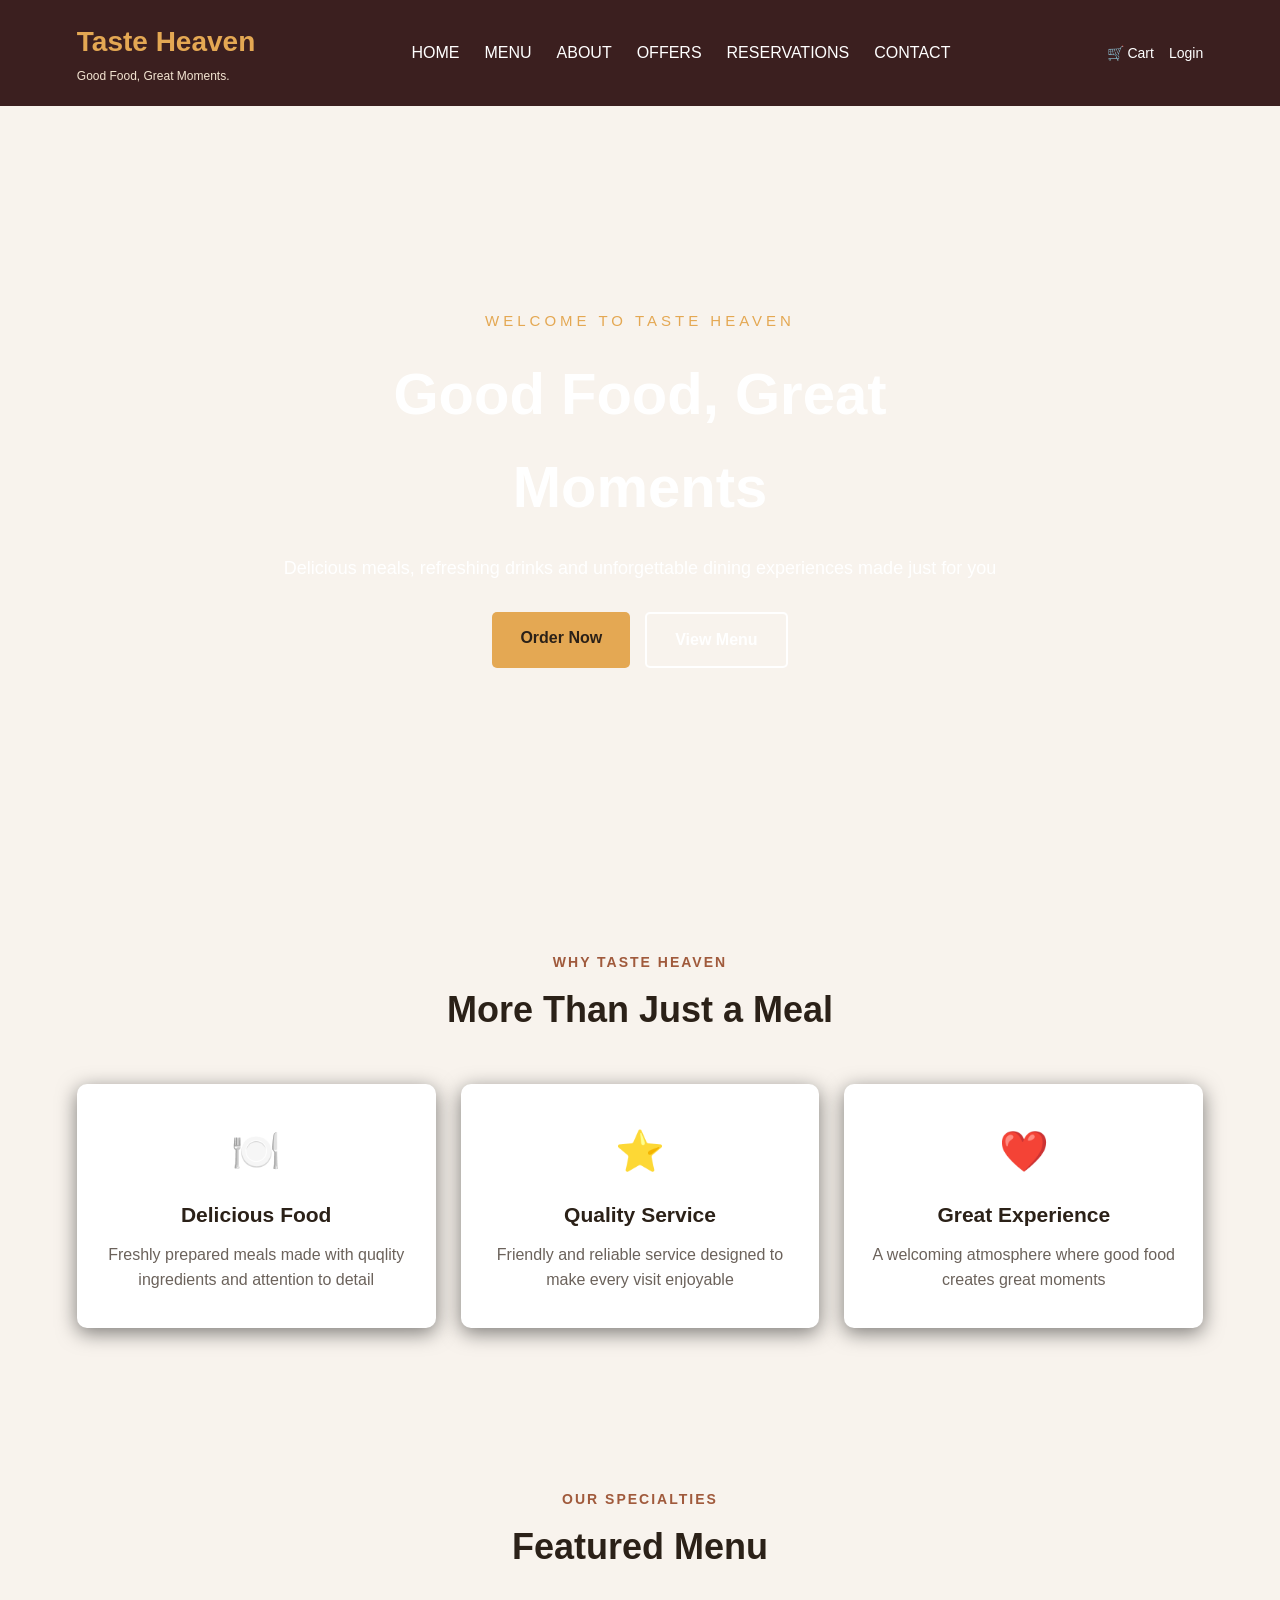
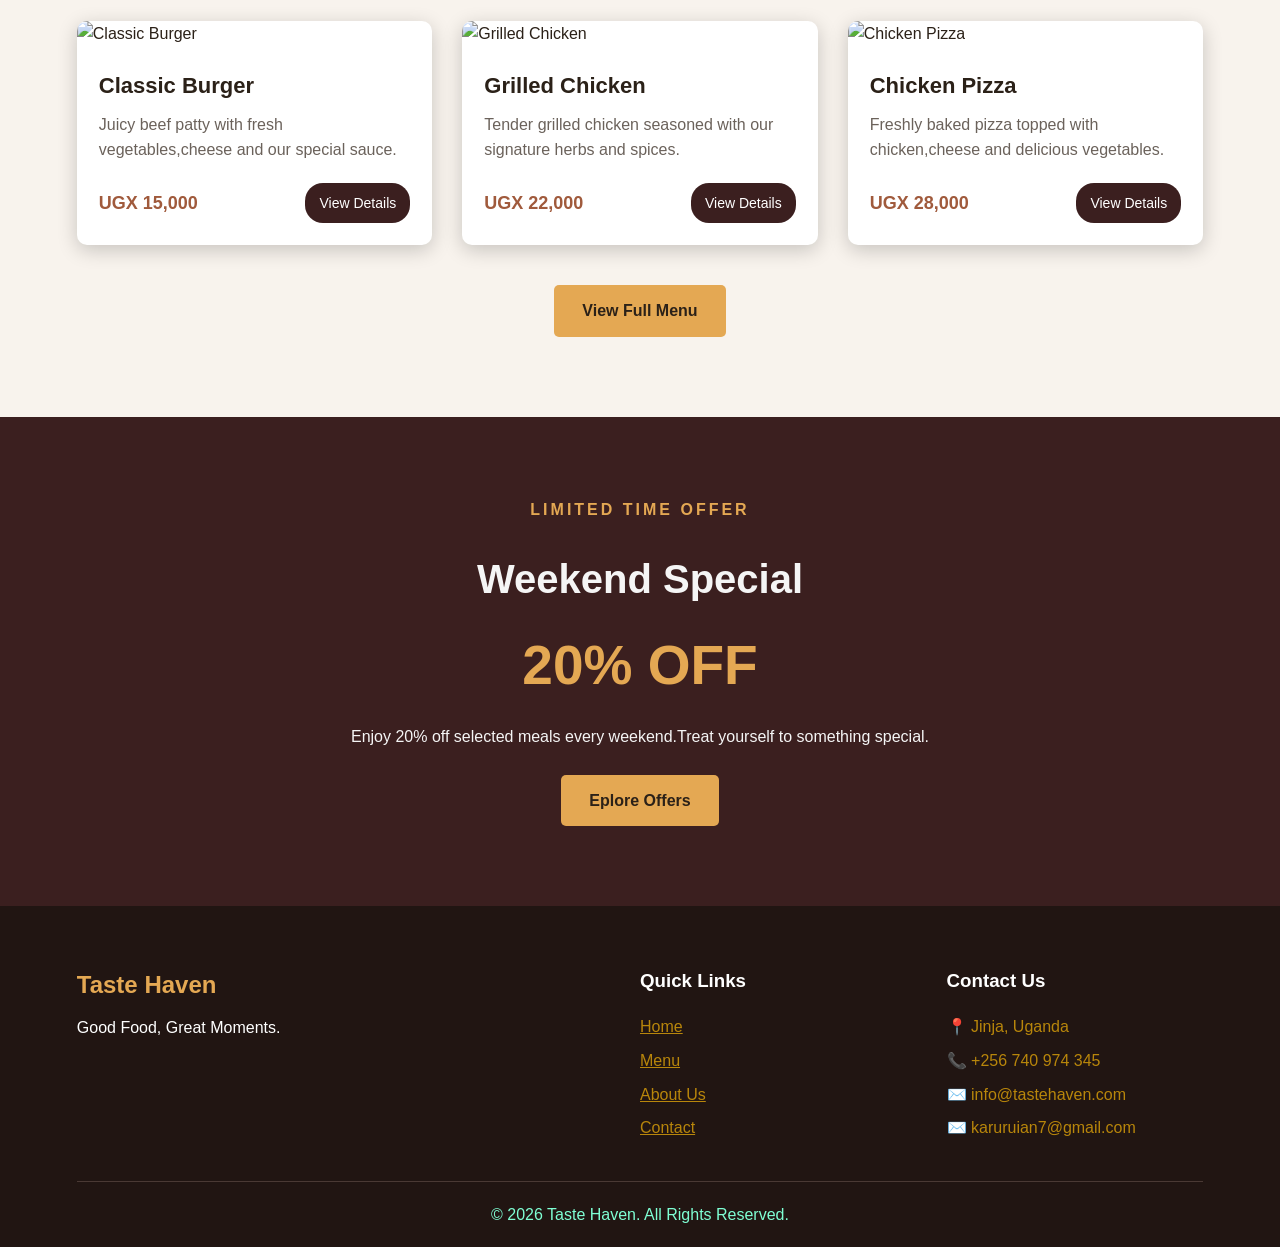
==== index.html @ 888f0deb "My Website" ====
<!DOCTYPE html>
<html lang="en">
<head>
	<meta charset="utf-8">
	<meta name="viewport" content="width=device-width, initial-scale=1.0">

	<title>Taste Heaven | Good Food,Great Memories</title>

	<link rel="stylesheet" type="text/css" href="style.css">
</head>

<body>

<header class="header">

	<div class="logo">
		<h1>Taste Heaven</h1>
		<p>Good Food, Great Moments.</p>
	</div>

	<nav class="navigation">
		<a href="Pages/index.html">HOME</a>
		<a href="Pages/menu.html">MENU</a>
		<a href="Pages/about.html">ABOUT</a>
		<a href="Pages/offers.html">OFFERS</a>
		<a href="Pages/reservations.html">RESERVATIONS</a>
		<a href="Pages/contact.html">CONTACT</a>		
	</nav>


	<div class="header-actions">
		<a href="Pages/cart.html">🛒 Cart</a>
		<a href="Pages/login.html">Login</a>
    </div>

</header>

<section class="hero">
    
	<div class="hero-content">
		<p class="hero-subtittle">WELCOME TO TASTE HEAVEN</p>
		<h2>Good Food, Great Moments</h2>
		<p class="hero-comment">Delicious meals, refreshing drinks and unforgettable dining experiences made just for
		you</p>

	<div class="hero-buttons">
		<a href="Pages/menu.html" class="btn btn-primary">Order Now</a>
		<a href="Pages/menu.html" class="btn btn-secondary">View Menu</a>
	</div>
</div>

</section>

<section class="why-us">

	<div class="section-heading">
		<p>WHY TASTE HEAVEN</p>
		<h2>More Than Just a Meal</h2>
	</div>

	<div class="features">


	    <div class="feature-card">
	    	<div class="feature-icon">🍽️</div>
	    	<h3>Delicious Food</h3>
	    	<p>Freshly prepared meals made with quqlity ingredients and attention to detail</p>
	    </div>

	    <div class="feature-card">
	    	<div class="feature-icon">⭐</div>
	    	<h3>Quality Service</h3>
	    	<p>Friendly and reliable service designed to make every visit enjoyable</p>
	    </div>

	    <div class="feature-card">
	    	<div class="feature-icon">❤️</div>
	    	<h3>Great Experience</h3>
	    	<p>A welcoming atmosphere where good food creates great moments</p>
	    </div>
	</div>

</section>


<section class="featured-menu">

    <div class="section-heading">
        <p>OUR SPECIALTIES</p>
        <h2>Featured Menu</h2>
    </div>

    <div class="product-grid">

        <div class="product-card">

            <img src="images/products/burger.jpeg" alt="Classic Burger">

            <div class="product-info">
                <h3>Classic Burger</h3>

                <p>Juicy beef patty with fresh vegetables,cheese and our special sauce.</p>

                <div class="product-bottom">
                    <strong>UGX 15,000</strong>

                    <a href="pages/product-details.html"class="btn-small">View Details</a>
                </div>
            </div>

        </div>


        <div class="product-card">

            <img src="images/products/grilled-chicken.jpeg" alt="Grilled Chicken">

            <div class="product-info">
                <h3>Grilled Chicken</h3>

                <p>Tender grilled chicken seasoned with our signature herbs and spices.</p>

                <div class="product-bottom">
                    <strong>UGX 22,000</strong>

                    <a href="pages/product-details.html" class="btn-small">View Details</a>
                </div>

            </div>

        </div>


        <div class="product-card">

            <img src="images/products/pizza.jpeg"
                 alt="Chicken Pizza">

            <div class="product-info">
                <h3>Chicken Pizza</h3>

                <p>Freshly baked pizza topped with chicken,cheese and delicious vegetables.</p>

                <div class="product-bottom">
                    <strong>UGX 28,000</strong>

                    <a href="Pages/product-details.html"
                       class="btn-small">
                        View Details
                    </a>
                </div>

            </div>

        </div>

    </div>

    <div class="section-button">
        <a href="Pages/menu.html" class="btn btn-primary">
            View Full Menu
        </a>
    </div>

</section>


<section class="special-offer">
	<div class="offer-content">
		<p>LIMITED TIME OFFER</p>
		<h2>Weekend Special</h2>
		<h3>20% OFF</h3>
		<p>Enjoy 20% off selected meals every weekend.Treat yourself to something special.</p>
		<a href="Pages/offers.html" class="btn btn-primary">Eplore Offers</a>
	</div>

</section>


<footer class="footer">

    <div class="footer-content">

        <div class="footer-brand">
            <h2>Taste Haven</h2>
            <p>Good Food, Great Moments.</p>
        </div>

        <div class="footer-links">
            <h3>Quick Links</h3>

            <a href="index.html">Home</a>
            <a href="pages/menu.html">Menu</a>
            <a href="pages/about.html">About Us</a>
            <a href="pages/contact.html">Contact</a>
        </div>

        <div class="footer-contact">
            <h3>Contact Us</h3>

            <p>📍 Jinja, Uganda</p>
            <p>📞 +256 740 974 345</p>
            <p>✉️ info@tastehaven.com</p>
            <p>✉️ karuruian7@gmail.com</p>
        </div>

    </div>

    <div class="footer-bottom">
        <p>
            © 2026 Taste Haven. All Rights Reserved.
        </p>
    </div>

</footer>










		












	



























































































</body>
</html>
---- style.css ----
*{
	margin: 0;
	padding: 0;
	box-sizing: border-box;
}

body{
	font-family: Arial, sans-serif;
	background-color: #f8f3ed;
	color: #2b2118;
	line-height: 1.6;
}

a{
	text-decoration: none;
	color: inherit;
}

.header{
	display: flex;
	justify-content: space-between;
	align-items: center;
	padding: 20px 6%;
	background-color: #3b1f1f;
	color: white;
	position: sticky;
	top: 0;
	z-index: 1000;	
}

.logo h1{
	font-size: 28px;
	color: #e4a853;
	margin-bottom: 2px;
}

.logo p{
	font-size: 12px;
	color: #f4e5d2;
}

.navigation{
	display: flex;
	gap: 25px;
}

.navigation a{
	color: white;
	font-size: 16px;
	transition: 0.3s;
}

.navigation a:hover{
	color: #e4a853;
}

.header-actions{
	display: flex;
	align-items: center;
	gap: 15px;
}

.header-actions a{
	color: white;
	font-size: 14px;
}

.hero{
	min-height: 85vh;
	display: flex;
	align-items: center;
	justify-content: center;
	text-align: center;
	padding: 60px 6%;
    background:
        linear-gradient(rgba(0, 0, 0, 0.50)),rgba(0, 0, 0, 0.50) url("Images/Resturant/hero.avif");
	background-size: cover;
	background-position: center;
}

.hero-content{
	max-width: 750px;
	color: white;
}

.hero-subtittle{
	font-size: 15px;
	letter-spacing: 4px;
	margin-bottom: 15px;
	color: #e4a853;
}

.hero h2{
	font-size: 58px;
	margin-bottom: 20px;
}

.hero-comment{
	font-size: 18px;
	margin-bottom: 30px;
}

.hero-buttons{
	display: flex;
	justify-content: center;
	gap: 15px;
}

.btn{
	display: inline-block;
	padding: 13px 28px;
	border-radius: 5px;
	font-weight: bold;
	transition: 0.3s;
}

.btn-primary{
	background-color: #e4a853;
	color: #2b2118;
}

.btn-primary:hover{
	background-color: #f2c27b;
	transform: translatey(-2px);
}

.btn-secondary{
	border: 2px solid white;
	color: white;
}

.btn-secondary:hover{
	background-color: white;
	color: #3b1f1f;
}

section{
	padding: 80px 6%;
}

.section-heading{
	text-align: center;
	margin-bottom: 45px;
}

.section-heading p{
	color: #a05a3c;
	font-size: 14px;
	font-weight: bold;
	letter-spacing: 2px;
}

.section-heading h2{
	font-size: 36px;
	margin-top: 8px;
}

.features{
	display: grid;
	grid-template-columns: repeat(3, 1fr);
	gap: 25px;
}

.feature-card{
	background-color: white;
	padding: 35px 25px;
	text-align: center;
	border-radius: 10px;
	box-shadow: 0 5px 20px rgba(0, 0, 0, 0.50);
	transition: 0.3s;
}

.feature-card:hover{
	transform: translatey(-5px);
}

.feature-icon{
	font-size: 40px;
	margin-bottom: 15px;
}

.feature-card h3{
	margin-bottom: 10px;
	font-size: 21px;
}

.feature-card p{
	color: #6b625b;
}

.product-grid{
	display: grid;
	grid-template-columns: repeat(3, 1fr);
	gap: 30px;
}

.product-card{
	background-color: white;
	border-radius: 10px;
	overflow: hidden;
	box-shadow: 0 5px 20px rgba(0, 0, 0, 0.20);
	transition: 0.3s;
}

.product-card:hover{
	transform: translatey(-5px);
}

.product-card img{
	width: 355px;
	height: 230px;
	object-fit: cover;
}

.product-info{
	padding: 22px;
}

.product-info h3{
	font-size: 22px;
	margin-bottom: 8px;
}

.product-info p{
	color: #6b625b;
	margin-bottom: 20px;
}

.product-bottom{
	display: flex;
	justify-content: space-between;
	align-items: center;
}

.product-bottom strong{
	color: #a05a3c;
	font-size: 18px;
}

.btn-small{
	background-color: #3b1f1f;
	color: white;
	padding: 9px 14px;
	border-radius: 18px;
	font-size: 14px;
}

.section-button{
	text-align: center;
	margin-top: 40px;
}

.special-offer{
	background-color: #3b1f1f;
	color: whitesmoke;
	text-align: center;
}

.offer-content{
	max-width: 700px;
	margin: auto;
}

.offer-content >p:first-child{
	color: #e4a853;
	font-weight: bold;
	letter-spacing: 3px;
}

.offer-content h2{
	font-size: 40px;
	margin: 10px 0;
}

.offer-content h3{
	font-size: 55px;
	color: #e4a853;
	margin-bottom: 15px;
}

.offer-content p{
	margin-bottom: 25px;
}

.footer{
	background-color: #211512;
	color: white;
	padding: 60px 6% 20px;
}

.footer-content{
	display: grid;
	grid-template-columns: 2fr 1fr 1fr;
	gap: 50px;
	margin-bottom: 40px;
}

.footer-brand h2{
	color: #e4a853;
	margin-bottom: 10px;
}

.footer-links,
.footer-contact{
	display: flex;
	flex-direction: column;
	gap: 8px;
}

.footer h3{
	margin-bottom: 10px;
}

.footer-links a{
	color: darkgoldenrod;
	text-decoration: underline;
}

.footer-contact p{
	color: darkgoldenrod;
}

.footer-bottom{
	border-top: 1px solid #4a3934;
	padding-top: 20px;
	text-align: center;
	color: aquamarine;
}


@media (max-width: 900px) {

    .header {
        flex-wrap: wrap;
        gap: 20px;
    }

    .navbar {
        order: 3;
        width: 100%;
        justify-content: center;
        flex-wrap: wrap;
    }

    .hero h2 {
        font-size: 45px;
    }

    .features,
    .product-grid {
        grid-template-columns: repeat(2, 1fr);
    }

    .footer-content {
        grid-template-columns: 1fr 1fr;
    }
}


@media (max-width: 600px) {

    .header {
        padding: 15px 5%;
    }

    .logo h1 {
        font-size: 23px;
    }

    .navbar {
        gap: 12px;
    }

    .navbar a {
        font-size: 13px;
    }

    .hero {
        min-height: 75vh;
        padding: 50px 5%;
    }

    .hero h2 {
        font-size: 38px;
    }

    .hero-content > p:not(.hero-subtitle) {
        font-size: 16px;
    }

    .hero-buttons {
        flex-direction: column;
        align-items: center;
    }

    .btn {
        width: 200px;
        text-align: center;
    }

    section {
        padding: 60px 5%;
    }

    .section-heading h2 {
        font-size: 30px;
    }

    .features,
    .product-grid {
        grid-template-columns: 1fr;
    }

    .footer-content {
        grid-template-columns: 1fr;
    }
}
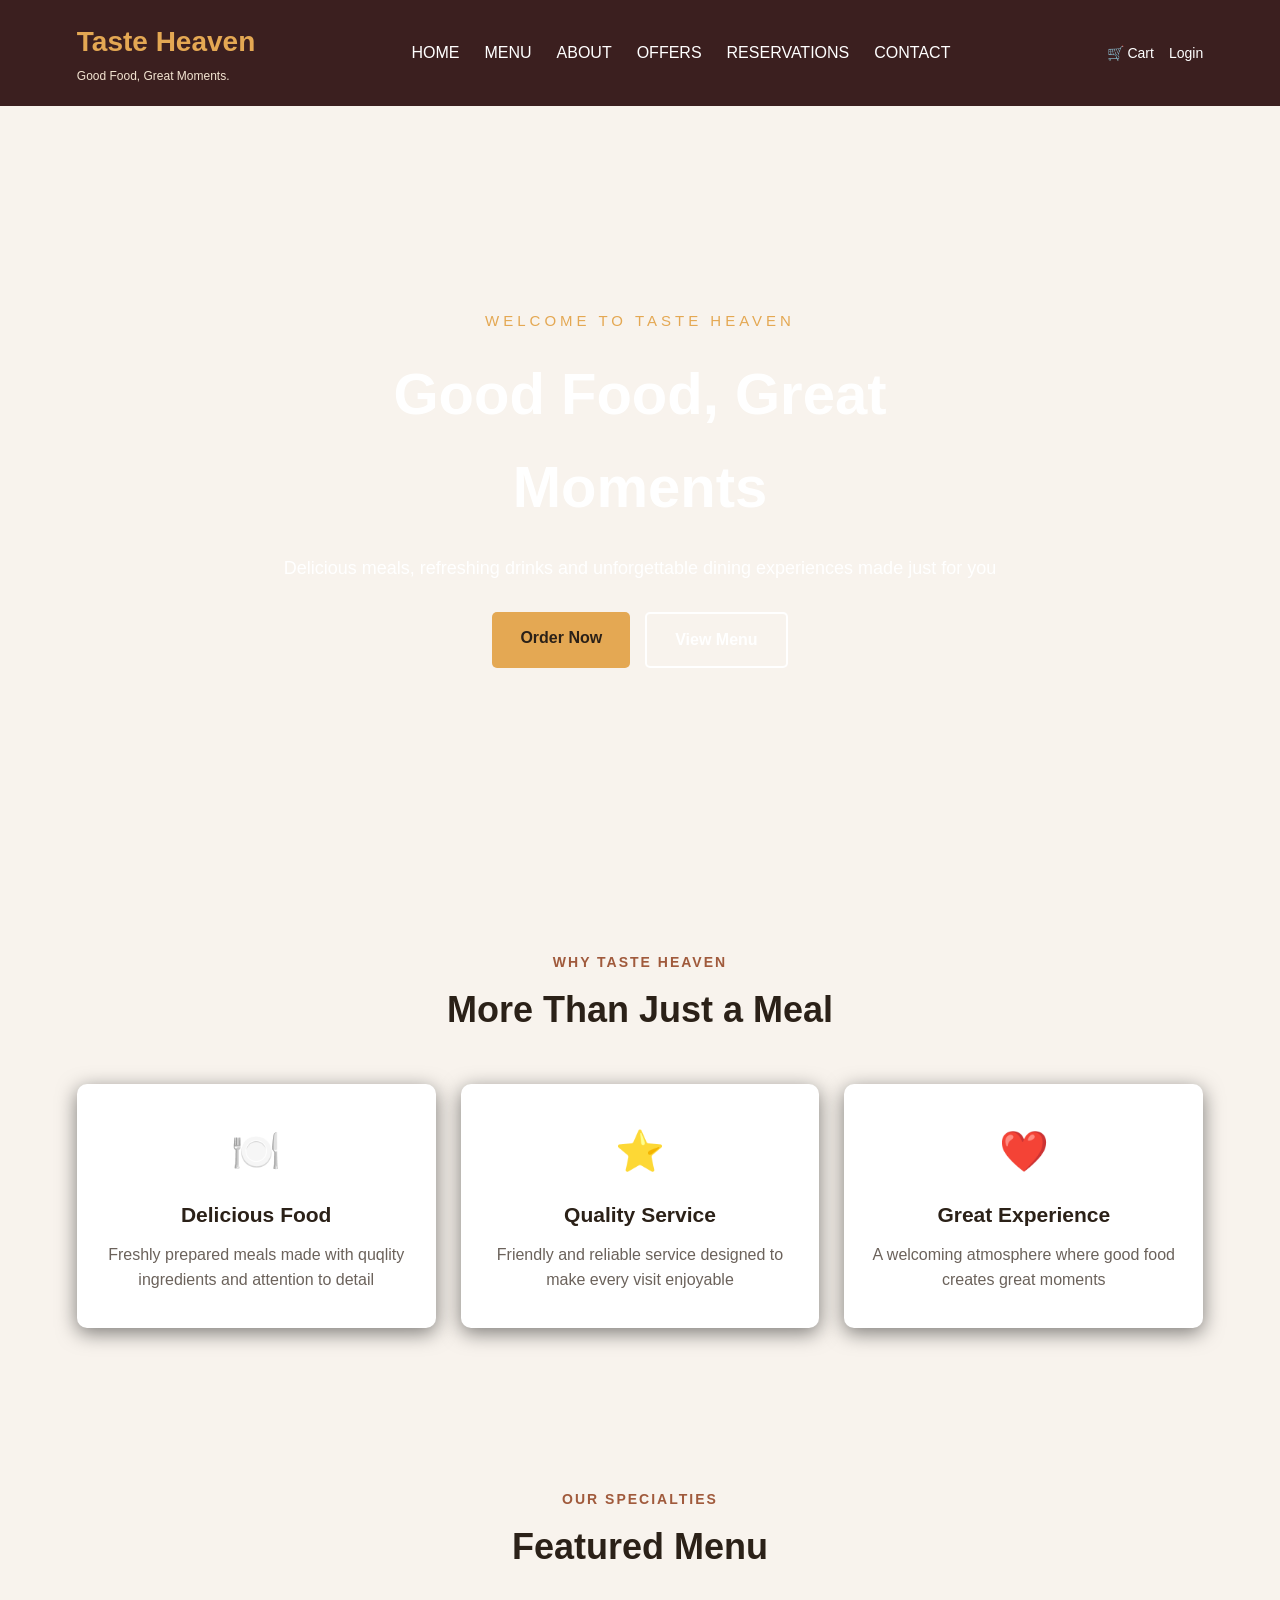
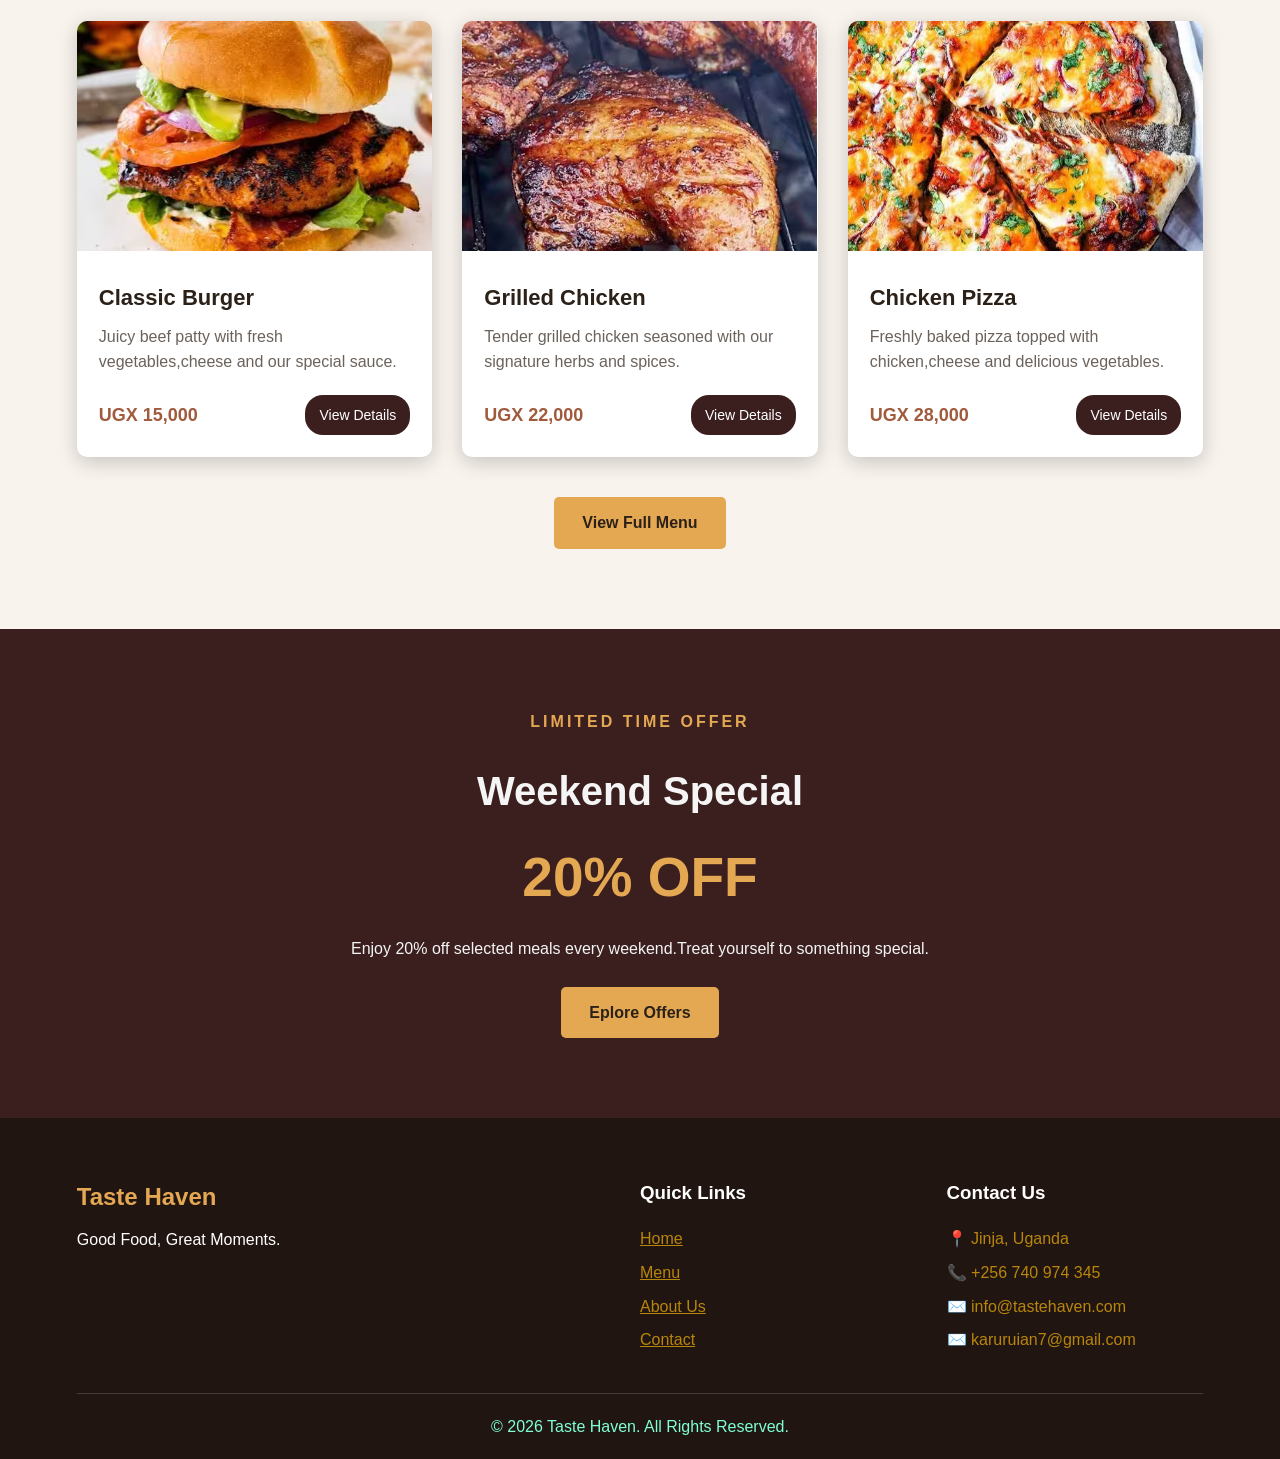
==== commit 04ebd853: "u" ====
--- a/index.html
+++ b/index.html
@@ -94,7 +94,7 @@
 
         <div class="product-card">
 
-            <img src="images/products/burger.jpeg" alt="Classic Burger">
+            <img src="burger.avif" alt="Classic Burger">
 
             <div class="product-info">
                 <h3>Classic Burger</h3>
@@ -113,7 +113,7 @@
 
         <div class="product-card">
 
-            <img src="images/products/grilled-chicken.jpeg" alt="Grilled Chicken">
+            <img src="grilled-chicken.avif" alt="Grilled Chicken">
 
             <div class="product-info">
                 <h3>Grilled Chicken</h3>
@@ -133,7 +133,7 @@
 
         <div class="product-card">
 
-            <img src="images/products/pizza.jpeg"
+            <img src="pizza.avif"
                  alt="Chicken Pizza">
 
             <div class="product-info">
--- a/style.css
+++ b/style.css
@@ -73,7 +73,7 @@
 	text-align: center;
 	padding: 60px 6%;
     background:
-        linear-gradient(rgba(0, 0, 0, 0.50)),rgba(0, 0, 0, 0.50) url("Images/Resturant/hero.avif");
+        linear-gradient(rgba(0, 0, 0, 0.50)),rgba(0, 0, 0, 0.50) url("hero.avif");
 	background-size: cover;
 	background-position: center;
 }
@@ -360,6 +360,10 @@
 @media (max-width: 600px) {
 
     .header {
+        flex-direction: column;
+        align-items: center;
+        text-align: center;
+        gap: 12px;
         padding: 15px 5%;
     }
 
@@ -368,11 +372,15 @@
     }
 
     .navbar {
-        gap: 12px;
+        display: flex;
+        flex-wrap: wrap;
+        justify-content: center;
+        gap: 8px 12px;
     }
 
     .navbar a {
-        font-size: 13px;
+        font-size: 11px;
+        white-space: nowrap;
     }
 
     .hero {
@@ -381,36 +389,36 @@
     }
 
     .hero h2 {
-        font-size: 38px;
+        font-size: 32px; /* Slightly reduced so words like "Moments" don't clip */
+        word-break: break-word;
     }
 
     .hero-content > p:not(.hero-subtitle) {
-        font-size: 16px;
+        font-size: 15px;
     }
 
     .hero-buttons {
         flex-direction: column;
         align-items: center;
+        width: 100%;
     }
 
     .btn {
-        width: 200px;
+        width: 100%;
+        max-width: 250px;
         text-align: center;
     }
 
     section {
-        padding: 60px 5%;
+        padding: 40px 5%;
     }
 
     .section-heading h2 {
-        font-size: 30px;
+        font-size: 28px;
     }
 
     .features,
-    .product-grid {
-        grid-template-columns: 1fr;
-    }
-
+    .product-grid,
     .footer-content {
         grid-template-columns: 1fr;
     }
@@ -449,4 +457,3 @@
 
 
 
-
